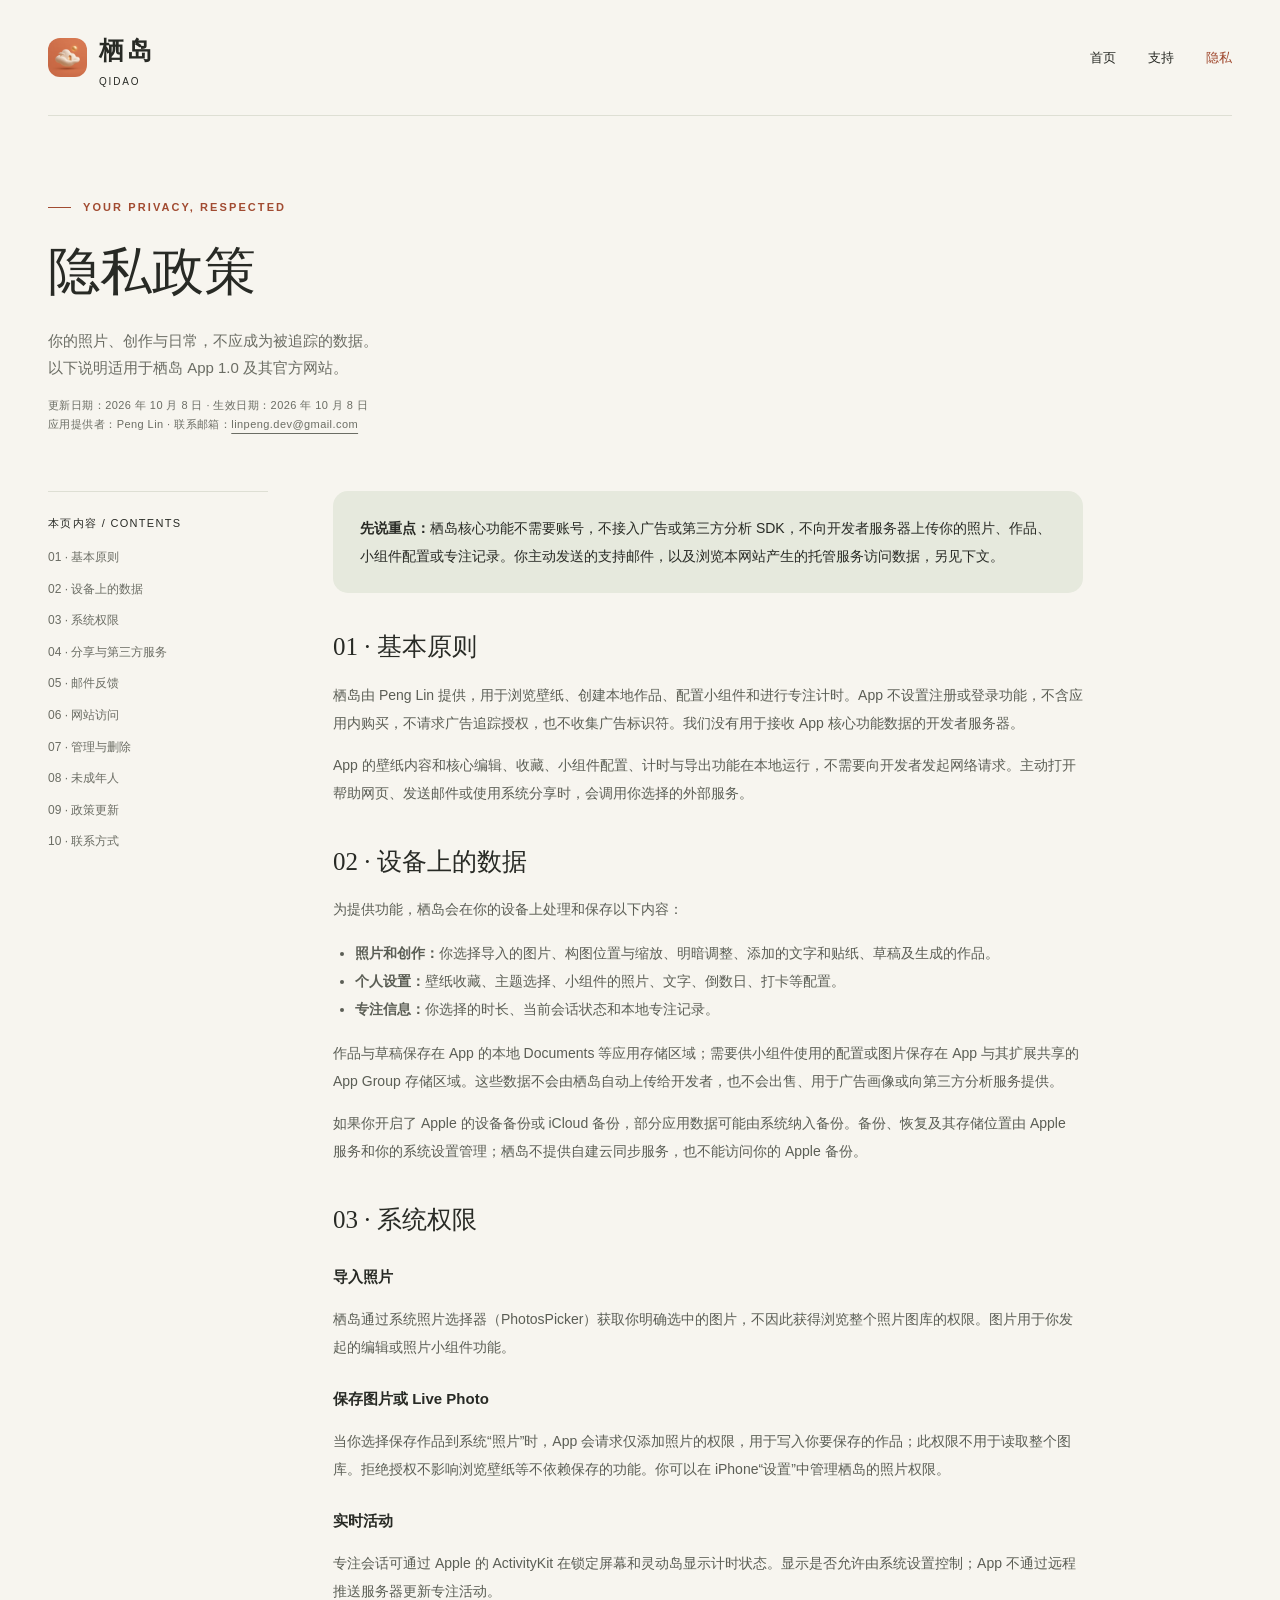
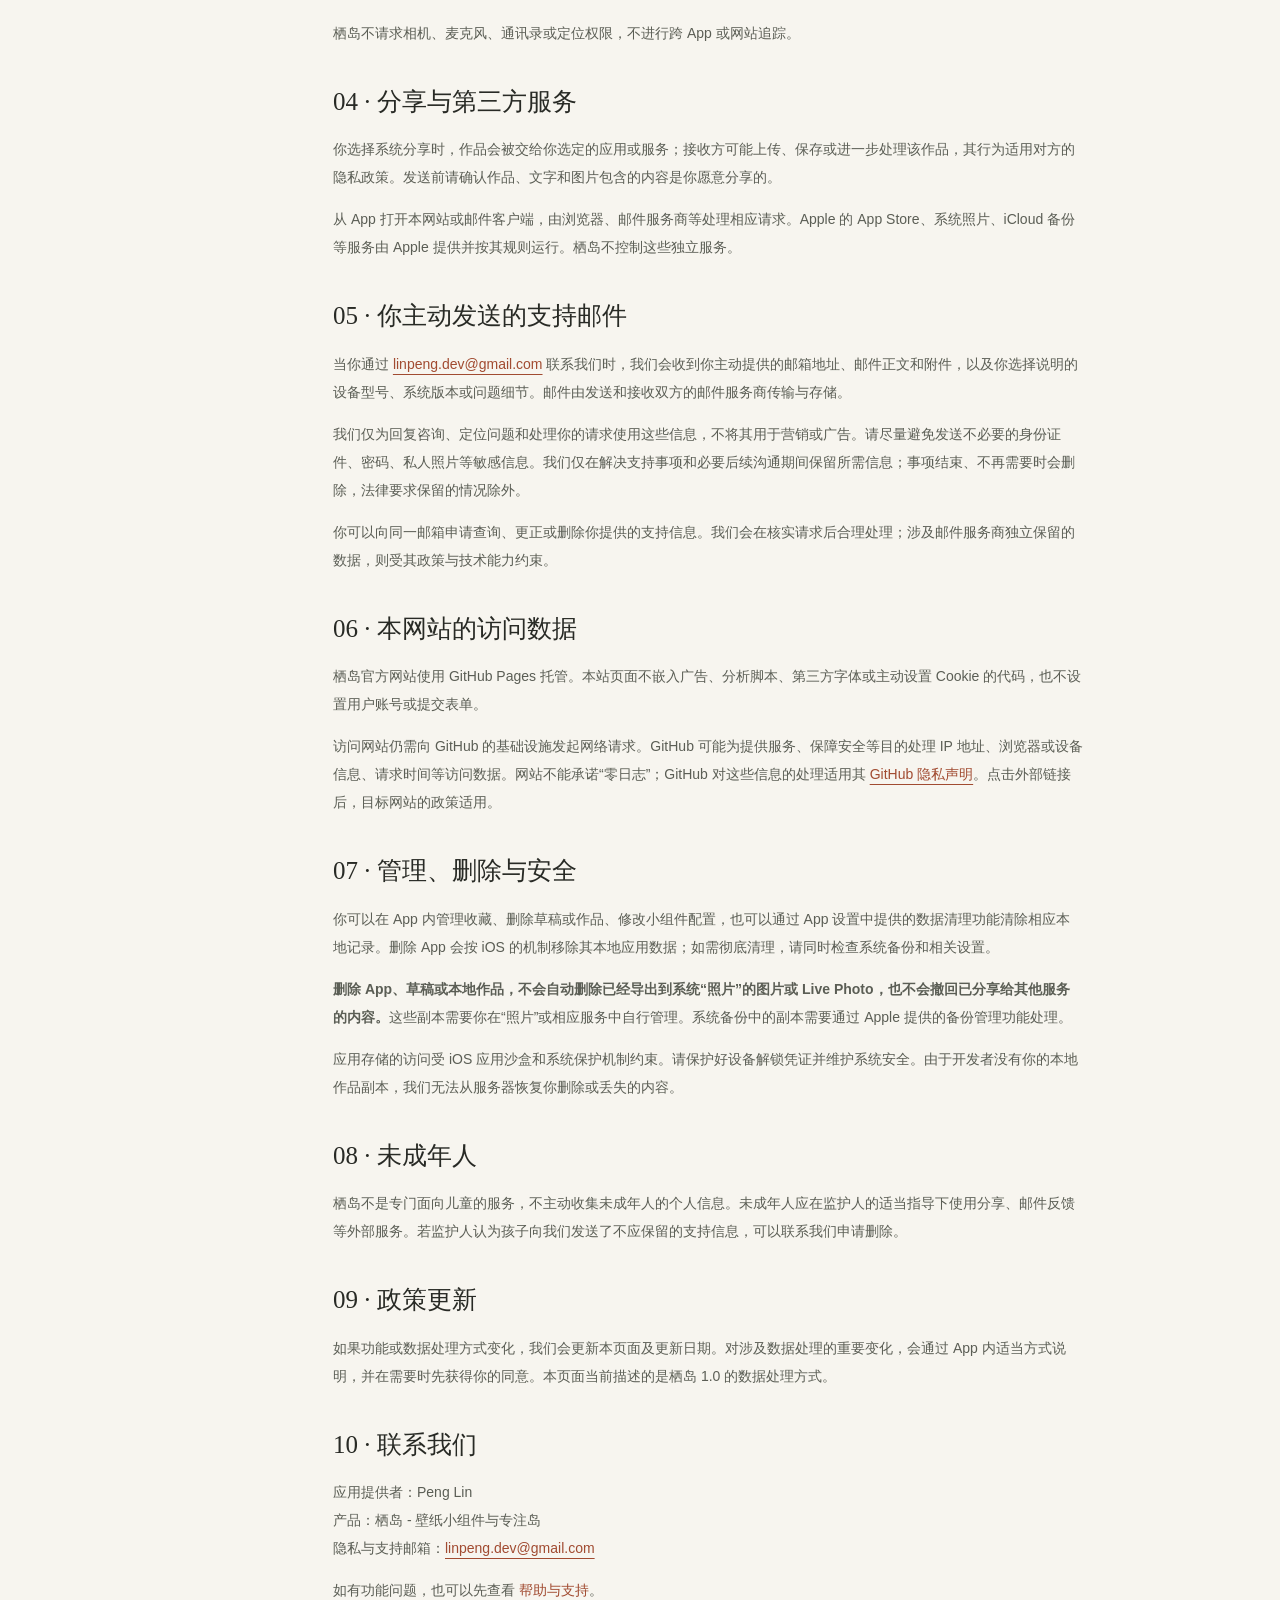
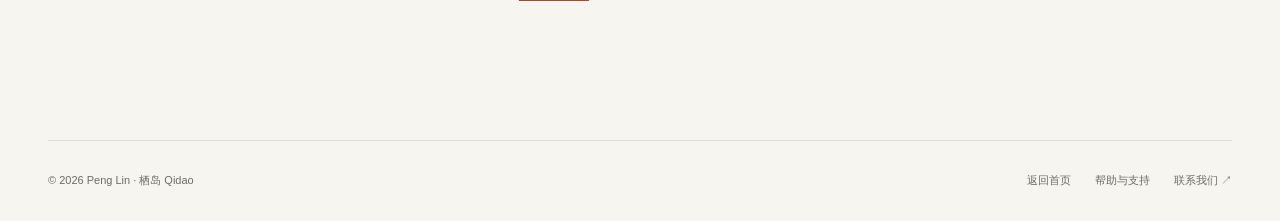
==== privacy.html @ bc71e2b7 "发布栖岛营销、隐私与支持网站" ====
<!doctype html>
<html lang="zh-CN"><head><meta charset="utf-8"><meta name="viewport" content="width=device-width,initial-scale=1"><title>隐私政策 · 栖岛</title><meta name="description" content="了解栖岛如何处理本地照片、草稿、小组件与专注数据，以及照片权限、邮件反馈和网站访问数据。"><meta name="theme-color" content="#f7f5ef"><link rel="canonical" href="https://jacky-linpeng.github.io/qidao/privacy.html"><link rel="icon" type="image/png" href="assets/icon.png"><link rel="apple-touch-icon" href="assets/icon.png"><link rel="stylesheet" href="styles.css"></head>
<body><a class="skip" href="#main">跳转到正文</a><div class="wrap">
<header class="header"><a class="brand" href="index.html" aria-label="栖岛首页"><img class="brand-mark" src="assets/icon.png" alt="" width="192" height="192"><span><span class="brand-name">栖岛</span><span class="brand-en" lang="en">QIDAO</span></span></a><nav class="nav" aria-label="主导航"><a href="index.html">首页</a><a href="support.html">支持</a><a href="privacy.html" aria-current="page">隐私</a></nav></header>
<main id="main"><div class="legal-head"><div class="eyebrow" lang="en">Your privacy, respected</div><h1>隐私政策</h1><p>你的照片、创作与日常，不应成为被追踪的数据。<br>以下说明适用于栖岛 App 1.0 及其官方网站。</p><p class="legal-meta">更新日期：2026 年 10 月 8 日 · 生效日期：2026 年 10 月 8 日<br>应用提供者：Peng Lin · 联系邮箱：<a href="mailto:linpeng.dev@gmail.com">linpeng.dev@gmail.com</a></p></div>
<div class="legal-layout"><nav class="toc" aria-label="隐私政策目录"><strong>本页内容 / CONTENTS</strong><a href="#overview">01 · 基本原则</a><a href="#local">02 · 设备上的数据</a><a href="#permissions">03 · 系统权限</a><a href="#external">04 · 分享与第三方服务</a><a href="#support">05 · 邮件反馈</a><a href="#website">06 · 网站访问</a><a href="#control">07 · 管理与删除</a><a href="#children">08 · 未成年人</a><a href="#changes">09 · 政策更新</a><a href="#contact">10 · 联系方式</a></nav>
<article class="prose"><div class="notice"><p><strong>先说重点：</strong>栖岛核心功能不需要账号，不接入广告或第三方分析 SDK，不向开发者服务器上传你的照片、作品、小组件配置或专注记录。你主动发送的支持邮件，以及浏览本网站产生的托管服务访问数据，另见下文。</p></div>
<section id="overview"><h2>01 · 基本原则</h2><p>栖岛由 Peng Lin 提供，用于浏览壁纸、创建本地作品、配置小组件和进行专注计时。App 不设置注册或登录功能，不含应用内购买，不请求广告追踪授权，也不收集广告标识符。我们没有用于接收 App 核心功能数据的开发者服务器。</p><p>App 的壁纸内容和核心编辑、收藏、小组件配置、计时与导出功能在本地运行，不需要向开发者发起网络请求。主动打开帮助网页、发送邮件或使用系统分享时，会调用你选择的外部服务。</p></section>
<section id="local"><h2>02 · 设备上的数据</h2><p>为提供功能，栖岛会在你的设备上处理和保存以下内容：</p><ul><li><strong>照片和创作：</strong>你选择导入的图片、构图位置与缩放、明暗调整、添加的文字和贴纸、草稿及生成的作品。</li><li><strong>个人设置：</strong>壁纸收藏、主题选择、小组件的照片、文字、倒数日、打卡等配置。</li><li><strong>专注信息：</strong>你选择的时长、当前会话状态和本地专注记录。</li></ul><p>作品与草稿保存在 App 的本地 Documents 等应用存储区域；需要供小组件使用的配置或图片保存在 App 与其扩展共享的 App Group 存储区域。这些数据不会由栖岛自动上传给开发者，也不会出售、用于广告画像或向第三方分析服务提供。</p><p>如果你开启了 Apple 的设备备份或 iCloud 备份，部分应用数据可能由系统纳入备份。备份、恢复及其存储位置由 Apple 服务和你的系统设置管理；栖岛不提供自建云同步服务，也不能访问你的 Apple 备份。</p></section>
<section id="permissions"><h2>03 · 系统权限</h2><h3>导入照片</h3><p>栖岛通过系统照片选择器（PhotosPicker）获取你明确选中的图片，不因此获得浏览整个照片图库的权限。图片用于你发起的编辑或照片小组件功能。</p><h3>保存图片或 Live Photo</h3><p>当你选择保存作品到系统“照片”时，App 会请求仅添加照片的权限，用于写入你要保存的作品；此权限不用于读取整个图库。拒绝授权不影响浏览壁纸等不依赖保存的功能。你可以在 iPhone“设置”中管理栖岛的照片权限。</p><h3>实时活动</h3><p>专注会话可通过 Apple 的 ActivityKit 在锁定屏幕和灵动岛显示计时状态。显示是否允许由系统设置控制；App 不通过远程推送服务器更新专注活动。</p><p>栖岛不请求相机、麦克风、通讯录或定位权限，不进行跨 App 或网站追踪。</p></section>
<section id="external"><h2>04 · 分享与第三方服务</h2><p>你选择系统分享时，作品会被交给你选定的应用或服务；接收方可能上传、保存或进一步处理该作品，其行为适用对方的隐私政策。发送前请确认作品、文字和图片包含的内容是你愿意分享的。</p><p>从 App 打开本网站或邮件客户端，由浏览器、邮件服务商等处理相应请求。Apple 的 App Store、系统照片、iCloud 备份等服务由 Apple 提供并按其规则运行。栖岛不控制这些独立服务。</p></section>
<section id="support"><h2>05 · 你主动发送的支持邮件</h2><p>当你通过 <a href="mailto:linpeng.dev@gmail.com">linpeng.dev@gmail.com</a> 联系我们时，我们会收到你主动提供的邮箱地址、邮件正文和附件，以及你选择说明的设备型号、系统版本或问题细节。邮件由发送和接收双方的邮件服务商传输与存储。</p><p>我们仅为回复咨询、定位问题和处理你的请求使用这些信息，不将其用于营销或广告。请尽量避免发送不必要的身份证件、密码、私人照片等敏感信息。我们仅在解决支持事项和必要后续沟通期间保留所需信息；事项结束、不再需要时会删除，法律要求保留的情况除外。</p><p>你可以向同一邮箱申请查询、更正或删除你提供的支持信息。我们会在核实请求后合理处理；涉及邮件服务商独立保留的数据，则受其政策与技术能力约束。</p></section>
<section id="website"><h2>06 · 本网站的访问数据</h2><p>栖岛官方网站使用 GitHub Pages 托管。本站页面不嵌入广告、分析脚本、第三方字体或主动设置 Cookie 的代码，也不设置用户账号或提交表单。</p><p>访问网站仍需向 GitHub 的基础设施发起网络请求。GitHub 可能为提供服务、保障安全等目的处理 IP 地址、浏览器或设备信息、请求时间等访问数据。网站不能承诺“零日志”；GitHub 对这些信息的处理适用其 <a href="https://docs.github.com/en/site-policy/privacy-policies/github-general-privacy-statement">GitHub 隐私声明</a>。点击外部链接后，目标网站的政策适用。</p></section>
<section id="control"><h2>07 · 管理、删除与安全</h2><p>你可以在 App 内管理收藏、删除草稿或作品、修改小组件配置，也可以通过 App 设置中提供的数据清理功能清除相应本地记录。删除 App 会按 iOS 的机制移除其本地应用数据；如需彻底清理，请同时检查系统备份和相关设置。</p><p><strong>删除 App、草稿或本地作品，不会自动删除已经导出到系统“照片”的图片或 Live Photo，也不会撤回已分享给其他服务的内容。</strong>这些副本需要你在“照片”或相应服务中自行管理。系统备份中的副本需要通过 Apple 提供的备份管理功能处理。</p><p>应用存储的访问受 iOS 应用沙盒和系统保护机制约束。请保护好设备解锁凭证并维护系统安全。由于开发者没有你的本地作品副本，我们无法从服务器恢复你删除或丢失的内容。</p></section>
<section id="children"><h2>08 · 未成年人</h2><p>栖岛不是专门面向儿童的服务，不主动收集未成年人的个人信息。未成年人应在监护人的适当指导下使用分享、邮件反馈等外部服务。若监护人认为孩子向我们发送了不应保留的支持信息，可以联系我们申请删除。</p></section>
<section id="changes"><h2>09 · 政策更新</h2><p>如果功能或数据处理方式变化，我们会更新本页面及更新日期。对涉及数据处理的重要变化，会通过 App 内适当方式说明，并在需要时先获得你的同意。本页面当前描述的是栖岛 1.0 的数据处理方式。</p></section>
<section id="contact"><h2>10 · 联系我们</h2><p>应用提供者：Peng Lin<br>产品：栖岛 - 壁纸小组件与专注岛<br>隐私与支持邮箱：<a href="mailto:linpeng.dev@gmail.com">linpeng.dev@gmail.com</a></p><p>如有功能问题，也可以先查看 <a href="support.html">帮助与支持</a>。</p></section>
</article></div></main><footer class="footer"><span>© 2026 Peng Lin · 栖岛 Qidao</span><div class="footer-links"><a href="index.html">返回首页</a><a href="support.html">帮助与支持</a><a href="mailto:linpeng.dev@gmail.com">联系我们 ↗</a></div></footer></div></body></html>
---- styles.css ----
:root{--paper:#f7f5ef;--ink:#282a25;--muted:#6b6d64;--accent:#a14b31;--line:#dedfd4;--sage:#e6e9dd;--serif:ui-serif,"Songti SC","STSong",serif;--sans:-apple-system,BlinkMacSystemFont,"PingFang SC","Hiragino Sans GB","Microsoft YaHei",sans-serif}*{box-sizing:border-box}html{scroll-behavior:smooth;scroll-padding-top:2rem}body{margin:0;background:var(--paper);color:var(--ink);font:16px/1.8 var(--sans);-webkit-font-smoothing:antialiased}a{color:inherit;text-underline-offset:5px}a:hover{color:var(--accent)}a:focus-visible,summary:focus-visible{outline:3px solid var(--accent);outline-offset:6px;border-radius:3px}img{display:block;width:100%;height:auto}button,a,summary{-webkit-tap-highlight-color:transparent}.wrap{width:min(1240px,calc(100% - 96px));margin-inline:auto}.skip{position:absolute;top:-80px;left:20px;padding:8px 20px;background:var(--ink);color:white;z-index:10}.skip:focus{top:10px}.header{display:flex;align-items:center;justify-content:space-between;padding:28px 0;border-bottom:1px solid var(--line)}.brand{text-decoration:none;display:flex;align-items:center;gap:12px}.brand-mark{width:39px;height:39px;background:var(--ink);color:var(--paper);border-radius:12px;display:grid;place-items:center;font:25px var(--serif)}.brand-name{font-size:25px;letter-spacing:.1em;font-weight:600}.brand-en{display:block;font-size:10px;letter-spacing:.18em;line-height:1;margin-top:4px}.nav{display:flex;gap:32px;align-items:center;font-size:13px}.nav a{text-decoration:none}.nav a[aria-current=page]{color:var(--accent)}.nav .nav-contact{border:1px solid var(--line);border-radius:100px;padding:8px 20px}.eyebrow{font-size:11px;font-weight:600;letter-spacing:.19em;text-transform:uppercase;color:var(--accent);display:flex;align-items:center;gap:12px}.eyebrow:before{content:"";width:23px;height:1px;background:currentColor}.hero{display:grid;grid-template-columns:1fr 1fr;gap:30px;align-items:center;min-height:780px;padding-block:65px 70px}.hero h1{font:clamp(52px,5.2vw,74px)/1.28 var(--serif);letter-spacing:-.03em;margin:28px 0}.hero h1 em{font-style:normal;color:var(--accent)}.hero-copy>p{max-width:380px;font-size:16px;color:var(--muted);line-height:2}.hero-actions{display:flex;align-items:center;gap:24px;margin-top:32px;flex-wrap:wrap}.status{display:inline-flex;gap:10px;align-items:center;background:var(--ink);color:white;border-radius:100px;padding:12px 24px;font-size:13px}.status:before{content:"";width:6px;height:6px;border-radius:50%;background:#d5deba}.text-link{font-size:13px;text-decoration:none}.text-link span{margin-left:12px}.device-note{font-size:11px!important;margin-top:18px;letter-spacing:.03em}.hero-stage{position:relative;min-height:615px;display:flex;align-items:center;justify-content:center}.stage-orbit{position:absolute;width:530px;max-width:100%;height:530px;max-height:90%;border:1px solid #d8ddcc;border-radius:50%;background:radial-gradient(circle at center,#e6eadb88,transparent 68%)}.phone{position:relative;width:254px;height:546px;border:7px solid #2e302d;border-radius:43px;overflow:hidden;box-shadow:0 25px 45px #30362522;background:#d4dcd0;transform:rotate(7deg);margin-left:115px;margin-top:22px}.phone img{height:100%;object-fit:cover}.phone-island{position:absolute;top:12px;left:50%;transform:translateX(-50%);width:75px;height:22px;background:#202320;border-radius:30px}.phone-clock{position:absolute;top:62px;width:100%;text-align:center;color:#294039;font-size:63px;font-weight:500;letter-spacing:-4px;line-height:1.2}.phone-clock small{display:block;font-size:12px;letter-spacing:1px;margin-bottom:8px}.phone-bottom{position:absolute;bottom:10px;left:50%;transform:translateX(-50%);height:4px;width:80px;background:#e9eeea;border-radius:5px}.floating-photo{position:absolute;left:0;top:80px;width:173px;transform:rotate(-9deg);border:7px solid white;border-bottom-width:32px;box-shadow:0 14px 30px #2b352215;border-radius:4px}.floating-photo img{height:237px;object-fit:cover}.photo-caption{position:absolute;bottom:-26px;left:0;width:100%;font:10px var(--serif);text-align:center;color:var(--muted);letter-spacing:.1em}.quote-widget{position:absolute;left:-3px;bottom:97px;background:#eee8dc;box-shadow:0 12px 30px #2b352218;border-radius:25px;padding:24px 27px;width:204px;transform:rotate(-5deg)}.quote-widget span{font-size:10px;color:var(--muted);letter-spacing:.12em}.quote-widget p{font:23px/1.6 var(--serif);margin:13px 0 7px}.quote-widget small{color:var(--accent);font-size:11px}.stage-caption{position:absolute;bottom:0;right:30px;color:var(--muted);font-size:10px;letter-spacing:.1em}.intro-line{border-top:1px solid var(--line);border-bottom:1px solid var(--line);padding:22px 0;display:flex;justify-content:space-between;align-items:center;font-size:12px;color:var(--muted);gap:20px}.intro-line strong{font-weight:500;color:var(--ink)}.section{padding:100px 0}.section-head{display:flex;justify-content:space-between;gap:40px;align-items:end;margin-bottom:36px}.section h2{font:40px/1.45 var(--serif);letter-spacing:-.02em;margin:16px 0 0}.section-head>p{font-size:14px;max-width:300px;color:var(--muted);margin:0 0 6px}.gallery{display:grid;grid-template-columns:repeat(6,minmax(0,1fr));gap:18px}.wallpaper{margin:0}.wallpaper:nth-child(even){padding-top:34px}.wallpaper img{aspect-ratio:9/17;object-fit:cover;border-radius:70px 70px 12px 12px}.wallpaper figcaption{display:flex;justify-content:space-between;align-items:center;gap:5px;margin-top:13px;font-size:12px}.wallpaper figcaption span{color:var(--muted);font:10px var(--sans)}.gallery-note{color:var(--muted);font-size:12px;margin:30px 0 0}.feature-grid{display:grid;grid-template-columns:1fr 1fr;gap:24px}.feature{border-radius:26px;background:var(--sage);padding:43px;overflow:hidden;min-height:570px;position:relative}.feature-edit{background:#efe5de}.feature-label{font-size:10px;color:var(--muted);letter-spacing:.18em}.feature h3{font:30px/1.5 var(--serif);margin:13px 0 10px}.feature>p{font-size:14px;color:#64655b;max-width:390px;margin:0}.widgets{display:grid;grid-template-columns:1fr 1fr;gap:15px;margin-top:32px;align-items:stretch}.widget{border-radius:23px;min-height:158px;background:#f9f8ee;padding:20px}.widget small{font-size:10px;letter-spacing:.12em;color:#616954}.calendar strong{display:block;font:51px/1.3 var(--serif);margin-top:10px}.calendar span{font-size:11px}.widget-photo{padding:0;overflow:hidden}.widget-photo img{height:100%;max-height:170px;object-fit:cover;object-position:50% 70%}.wide-widget{grid-column:1/-1;min-height:106px;display:flex;justify-content:space-between;align-items:center}.wide-widget p{font:21px/1.6 var(--serif);margin:0}.wide-widget>span{font-size:33px;color:#70865c}.editor-preview{display:flex;justify-content:center;position:relative;margin-top:30px;min-height:320px}.edit-photo{width:180px;border:5px solid #fff;border-radius:18px;overflow:hidden;transform:rotate(-5deg);position:relative;box-shadow:0 12px 25px #6c493215}.edit-photo img{height:310px;object-fit:cover}.edit-words{position:absolute;top:32px;left:0;text-align:center;width:100%;font:23px var(--serif);color:#4e3731;letter-spacing:.15em}.edit-tools{position:absolute;right:0;bottom:33px;display:flex;gap:9px;padding:14px;background:#faf7f0;border:1px solid #fff;border-radius:18px;box-shadow:0 9px 20px #6c493210}.edit-tools span{display:grid;place-items:center;width:38px;height:38px;background:#ede2d8;border-radius:10px;font-size:18px}.feature-footnote{font-size:10px;color:var(--muted);display:block;margin-top:20px;letter-spacing:.04em}.focus-section{display:grid;grid-template-columns:1fr 1fr;gap:90px;align-items:center;padding:70px 0 90px}.focus-art{min-height:340px;background:#eaece2;border-radius:50% 50% 18px 18px;display:grid;place-items:center;padding:40px}.island-demo{width:min(100%,360px);background:#252824;color:white;border-radius:48px;padding:27px 32px;display:flex;align-items:center;justify-content:space-between;box-shadow:0 20px 40px #28332322}.focus-leaf{color:#c1d2ad;font-size:32px}.island-demo small{font-size:10px;color:#cbd1c5;display:block;margin-bottom:4px}.island-demo strong{font-size:25px;font-weight:400;letter-spacing:1px;font-variant-numeric:tabular-nums}.focus-copy h2{font:38px/1.45 var(--serif);margin:16px 0}.focus-copy p{font-size:14px;color:var(--muted)}.focus-durations{display:flex;gap:8px;flex-wrap:wrap;margin:24px 0}.focus-durations span{border:1px solid #d3d7c9;border-radius:100px;padding:5px 15px;font-size:12px}.fine{font-size:11px!important;color:var(--muted)}.quiet{background:#2d352d;color:#f4f3e8;padding:66px;border-radius:24px;display:grid;grid-template-columns:1fr 1fr;gap:60px;align-items:center}.quiet h2{font:34px/1.5 var(--serif);margin:14px 0}.quiet .eyebrow{color:#c3cdb5}.quiet p{font-size:14px;color:#c6ccbf;line-height:2}.quiet a{color:#eeeedd;font-size:12px}.quiet-list{display:grid;grid-template-columns:1fr 1fr;gap:26px 40px}.quiet-item{padding-bottom:17px;border-bottom:1px solid #596050}.quiet-item strong{display:block;font-size:16px;font-weight:400;margin-bottom:7px}.quiet-item span{font-size:11px;color:#c6ccbf}.closing{text-align:center;padding:100px 24px}.closing .eyebrow{justify-content:center}.closing .eyebrow:before{display:none}.closing h2{font:42px/1.5 var(--serif);margin:14px 0 24px}.closing p{color:var(--muted);font-size:12px}.footer{border-top:1px solid var(--line);padding:30px 0;display:flex;justify-content:space-between;align-items:center;gap:22px;color:var(--muted);font-size:11px}.footer-links{display:flex;gap:24px}.footer a{text-decoration:none}.legal-head{max-width:820px;padding:82px 0 45px}.legal-head h1{font:52px/1.4 var(--serif);margin:18px 0}.legal-head>p{color:var(--muted);font-size:15px}.legal-meta{font-size:11px!important;letter-spacing:.04em}.legal-layout{display:grid;grid-template-columns:220px minmax(0,750px);gap:65px;padding-bottom:100px}.toc{border-top:1px solid var(--line);padding-top:22px;align-self:start;position:sticky;top:25px}.toc strong{display:block;font-size:11px;letter-spacing:.12em;font-weight:500;margin-bottom:13px}.toc a{display:block;font-size:12px;text-decoration:none;margin-bottom:10px;color:var(--muted)}.prose{min-width:0}.prose section{margin-bottom:36px}.prose h2{font:25px/1.5 var(--serif);margin:0 0 15px}.prose h3{font-size:15px;font-weight:600;margin-top:24px}.prose p,.prose li{font-size:14px;line-height:2;color:#5b5e55}.prose ul,.prose ol{padding-left:22px}.prose a{color:var(--accent);overflow-wrap:anywhere}.notice{padding:23px 27px;border-radius:15px;background:var(--sage);margin-bottom:35px}.notice p{margin:0;color:var(--ink)}.contact-card{background:var(--sage);border-radius:22px;padding:30px;margin:32px 0}.contact-card h2{margin-bottom:8px}.contact-card a{font-size:19px;overflow-wrap:anywhere}.contact-card p{margin-bottom:0}.faq{border-bottom:1px solid var(--line);padding:21px 0}.faq:first-of-type{border-top:1px solid var(--line)}.faq summary{cursor:pointer;font-size:15px;list-style:none;display:flex;justify-content:space-between;gap:20px}.faq summary::-webkit-details-marker{display:none}.faq summary:after{content:"+";color:var(--accent);font-size:21px;line-height:1.3}.faq[open] summary:after{content:"−"}.faq p:last-child{margin-bottom:0}.support-grid{display:grid;grid-template-columns:1fr 1fr;gap:22px;margin-bottom:50px}.support-tile{border-top:1px solid var(--line);padding-top:22px}.support-tile h2{font:24px var(--serif)}.support-tile p{font-size:13px;color:var(--muted)}.support-main{max-width:850px;padding-bottom:100px}.support-main .prose{margin-bottom:50px}
@media(min-width:1500px){.hero{min-height:820px}.hero-stage{min-height:660px}}@media(max-width:1050px){.wrap{width:calc(100% - 64px)}.hero{gap:0;min-height:700px}.hero h1{font-size:56px}.hero-stage{transform:scale(.87);transform-origin:center right;margin-left:-35px}.section{padding:80px 0}.gallery{gap:12px}.feature{padding:30px}.focus-section{gap:45px}.quiet{padding:45px;gap:40px}.legal-layout{grid-template-columns:180px 1fr;gap:35px}}@media(max-width:760px){.wrap{width:calc(100% - 40px)}.header{padding:20px 0}.brand-name{font-size:22px}.brand-mark{width:35px;height:35px;font-size:23px}.nav{gap:20px;font-size:12px}.nav .nav-contact{display:none}.hero{grid-template-columns:1fr;padding:55px 0 30px;min-height:0}.hero h1{font-size:54px;margin:22px 0}.hero-copy>p{font-size:14px;max-width:360px}.hero-stage{transform:none;margin:25px auto 0;width:440px;max-width:100%;min-height:580px}.phone{width:236px;height:514px;margin-left:85px}.floating-photo{width:150px;top:74px;left:8px}.floating-photo img{height:210px}.quote-widget{width:179px;padding:18px 22px;left:8px;bottom:74px}.quote-widget p{font-size:21px}.stage-caption{right:0;bottom:0}.intro-line{font-size:10px;gap:12px;flex-wrap:wrap;justify-content:center;padding:18px 0}.intro-line>span:first-child{width:100%;text-align:center}.section{padding:64px 0}.section-head{display:block;margin-bottom:26px}.section h2{font-size:33px}.section-head>p{margin-top:17px;max-width:100%;font-size:13px}.gallery{grid-template-columns:repeat(3,minmax(0,1fr));gap:24px 13px}.wallpaper:nth-child(even){padding-top:0}.wallpaper img{border-radius:45px 45px 9px 9px}.wallpaper figcaption{display:block;font-size:11px}.wallpaper figcaption span{display:block;margin-top:2px;font-size:9px}.gallery-note{font-size:11px}.feature-grid{grid-template-columns:1fr;gap:18px}.feature{padding:30px;min-height:0}.feature h3{font-size:28px}.widgets{margin-top:25px}.feature-edit .editor-preview{margin-top:30px}.edit-tools{right:10px}.focus-section{grid-template-columns:1fr;padding:10px 0 64px;gap:30px}.focus-art{min-height:260px;grid-row:2}.focus-copy h2{font-size:33px}.quiet{grid-template-columns:1fr;padding:35px 28px;gap:26px}.quiet h2{font-size:30px}.quiet-list{gap:20px}.quiet-item strong{font-size:14px}.closing{padding:70px 0}.closing h2{font-size:34px}.footer{flex-direction:column;align-items:start;gap:12px}.legal-head{padding:50px 0 30px}.legal-head h1{font-size:42px}.legal-layout{grid-template-columns:1fr;gap:28px;padding-bottom:50px}.toc{position:static;display:flex;flex-wrap:wrap;gap:8px 20px}.toc strong{width:100%;margin-bottom:4px}.toc a{margin:0}.prose h2{font-size:24px}.support-grid{grid-template-columns:1fr;gap:15px}.support-main{padding-bottom:50px}.contact-card{padding:24px}.notice{padding:22px}}@media(max-width:370px){.nav{gap:14px}.hero h1{font-size:48px}.hero-stage{min-height:530px}.phone{width:216px;height:465px;margin-left:65px}.floating-photo{width:127px;top:80px}.floating-photo img{height:180px}.quote-widget{width:157px;padding:15px;bottom:70px}.quote-widget p{font-size:20px}.feature{padding:24px}.widget{padding:15px}.widget-photo{padding:0}.wide-widget p{font-size:18px}.island-demo{padding:23px}.quiet{padding:30px 24px}}@media(prefers-reduced-motion:reduce){html{scroll-behavior:auto}*,*:before,*:after{animation:none!important;transition:none!important}}@media print{.header,.footer,.toc,.skip{display:none}.wrap{width:100%}.legal-layout{display:block}.legal-head{padding-top:0}body{background:white;color:black}.prose section{break-inside:avoid}}
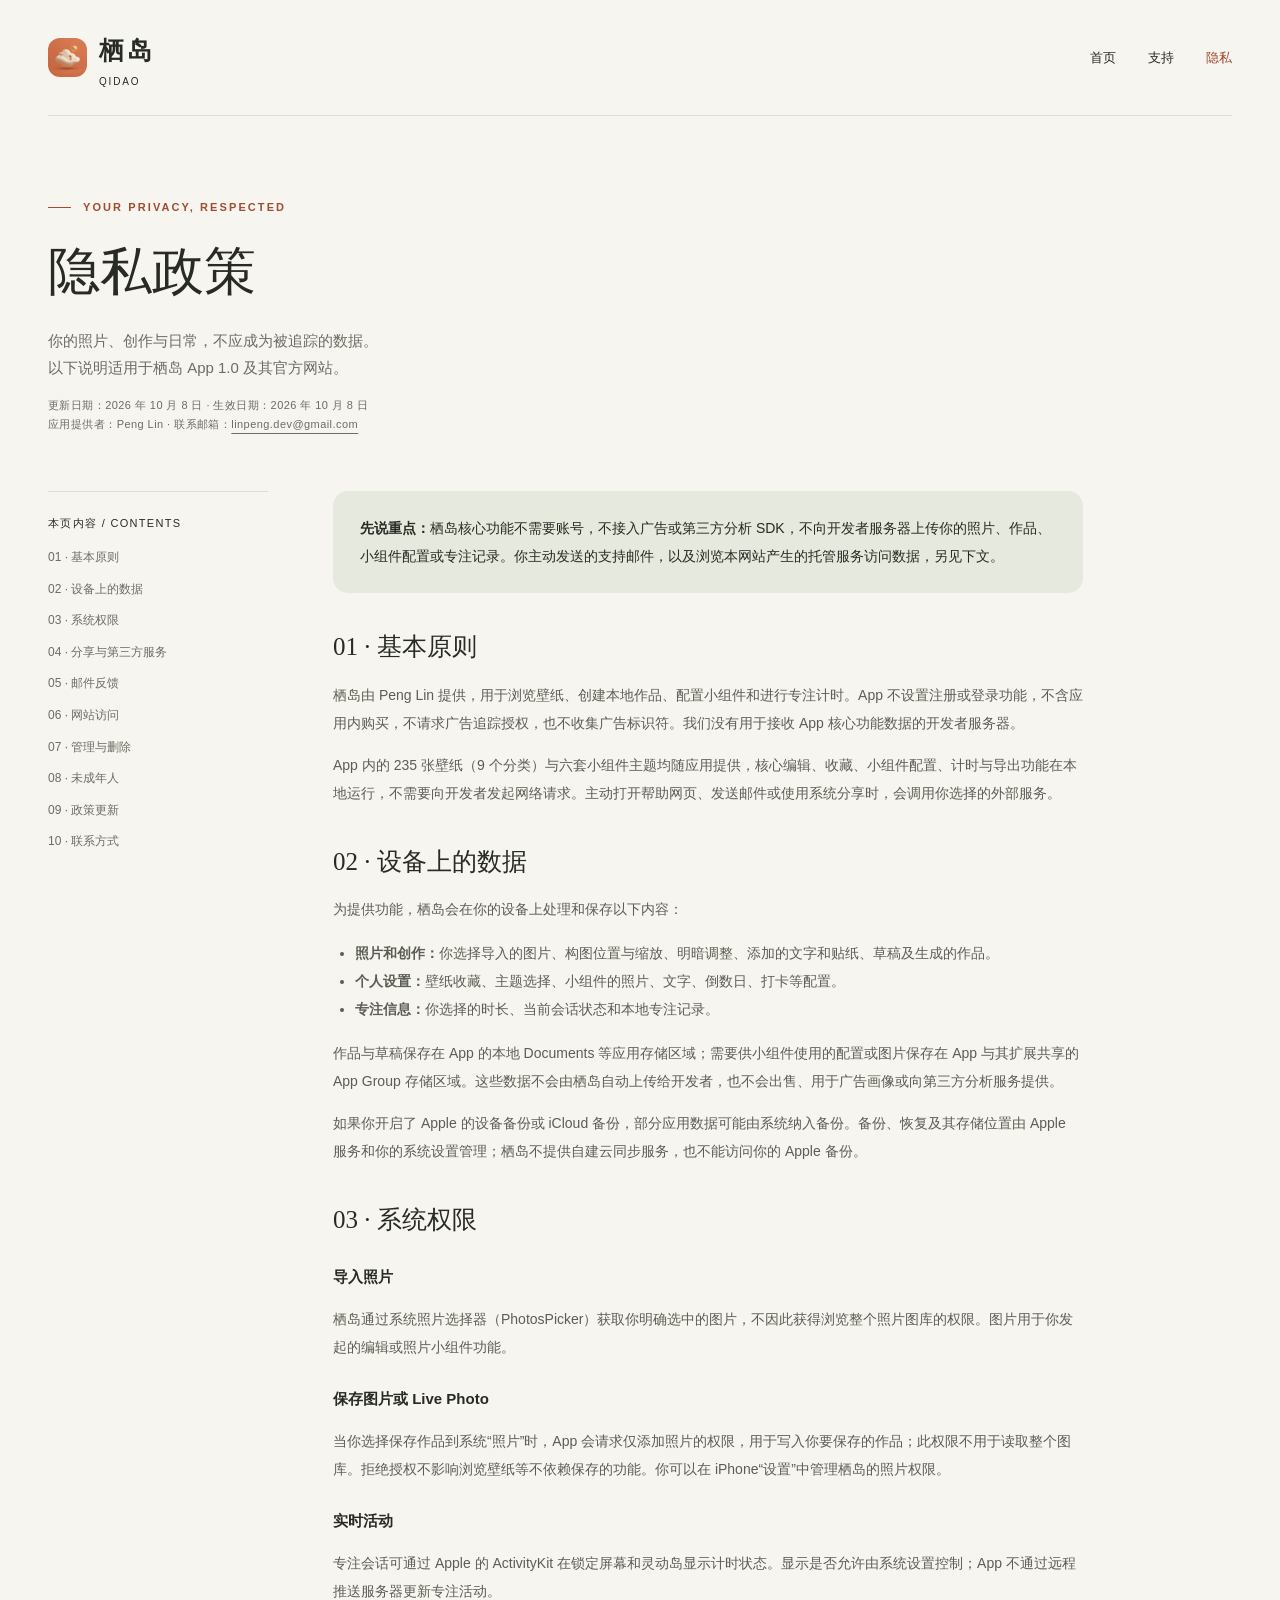
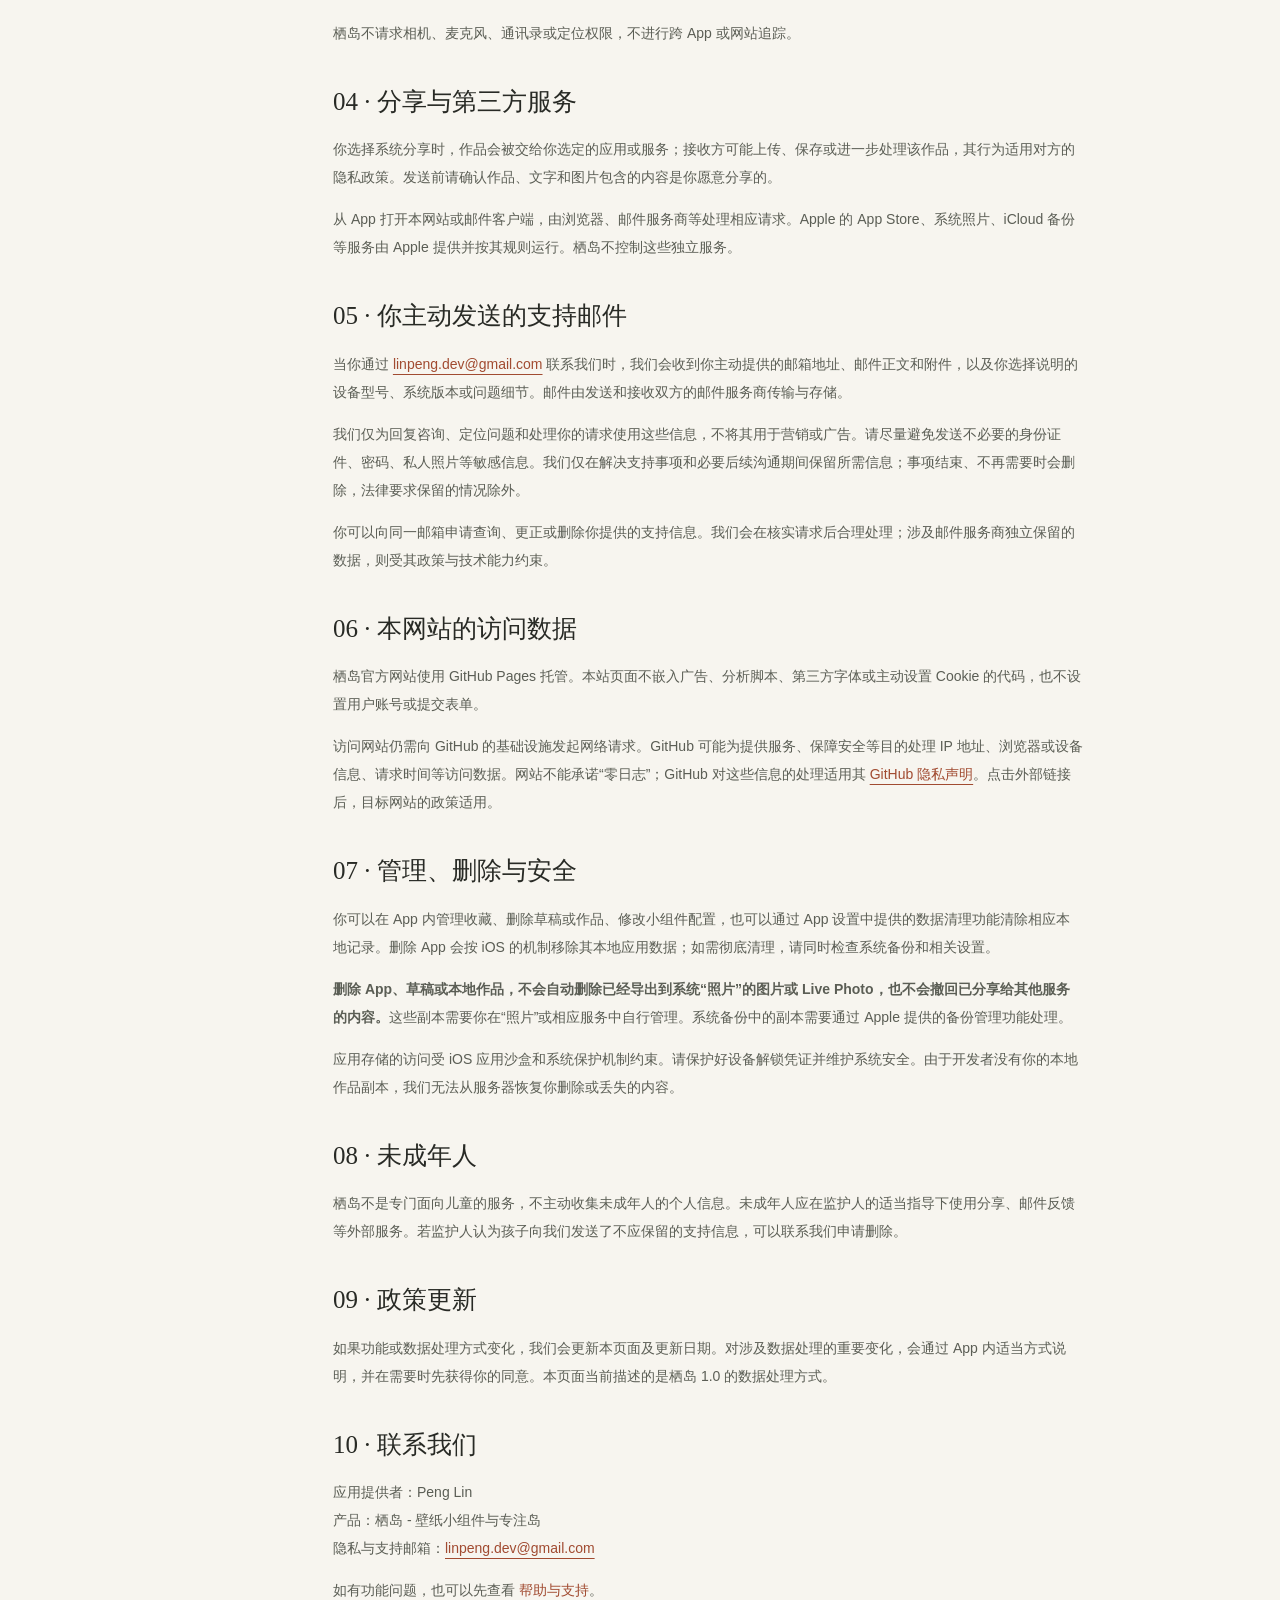
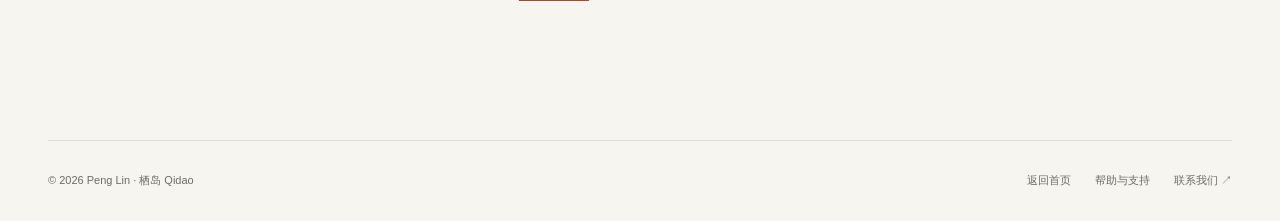
==== commit c573e854: "扩展九类壁纸展示与235张内容说明" ====
--- a/privacy.html
+++ b/privacy.html
@@ -5,7 +5,7 @@
 <main id="main"><div class="legal-head"><div class="eyebrow" lang="en">Your privacy, respected</div><h1>隐私政策</h1><p>你的照片、创作与日常，不应成为被追踪的数据。<br>以下说明适用于栖岛 App 1.0 及其官方网站。</p><p class="legal-meta">更新日期：2026 年 10 月 8 日 · 生效日期：2026 年 10 月 8 日<br>应用提供者：Peng Lin · 联系邮箱：<a href="mailto:linpeng.dev@gmail.com">linpeng.dev@gmail.com</a></p></div>
 <div class="legal-layout"><nav class="toc" aria-label="隐私政策目录"><strong>本页内容 / CONTENTS</strong><a href="#overview">01 · 基本原则</a><a href="#local">02 · 设备上的数据</a><a href="#permissions">03 · 系统权限</a><a href="#external">04 · 分享与第三方服务</a><a href="#support">05 · 邮件反馈</a><a href="#website">06 · 网站访问</a><a href="#control">07 · 管理与删除</a><a href="#children">08 · 未成年人</a><a href="#changes">09 · 政策更新</a><a href="#contact">10 · 联系方式</a></nav>
 <article class="prose"><div class="notice"><p><strong>先说重点：</strong>栖岛核心功能不需要账号，不接入广告或第三方分析 SDK，不向开发者服务器上传你的照片、作品、小组件配置或专注记录。你主动发送的支持邮件，以及浏览本网站产生的托管服务访问数据，另见下文。</p></div>
-<section id="overview"><h2>01 · 基本原则</h2><p>栖岛由 Peng Lin 提供，用于浏览壁纸、创建本地作品、配置小组件和进行专注计时。App 不设置注册或登录功能，不含应用内购买，不请求广告追踪授权，也不收集广告标识符。我们没有用于接收 App 核心功能数据的开发者服务器。</p><p>App 的壁纸内容和核心编辑、收藏、小组件配置、计时与导出功能在本地运行，不需要向开发者发起网络请求。主动打开帮助网页、发送邮件或使用系统分享时，会调用你选择的外部服务。</p></section>
+<section id="overview"><h2>01 · 基本原则</h2><p>栖岛由 Peng Lin 提供，用于浏览壁纸、创建本地作品、配置小组件和进行专注计时。App 不设置注册或登录功能，不含应用内购买，不请求广告追踪授权，也不收集广告标识符。我们没有用于接收 App 核心功能数据的开发者服务器。</p><p>App 内的 235 张壁纸（9 个分类）与六套小组件主题均随应用提供，核心编辑、收藏、小组件配置、计时与导出功能在本地运行，不需要向开发者发起网络请求。主动打开帮助网页、发送邮件或使用系统分享时，会调用你选择的外部服务。</p></section>
 <section id="local"><h2>02 · 设备上的数据</h2><p>为提供功能，栖岛会在你的设备上处理和保存以下内容：</p><ul><li><strong>照片和创作：</strong>你选择导入的图片、构图位置与缩放、明暗调整、添加的文字和贴纸、草稿及生成的作品。</li><li><strong>个人设置：</strong>壁纸收藏、主题选择、小组件的照片、文字、倒数日、打卡等配置。</li><li><strong>专注信息：</strong>你选择的时长、当前会话状态和本地专注记录。</li></ul><p>作品与草稿保存在 App 的本地 Documents 等应用存储区域；需要供小组件使用的配置或图片保存在 App 与其扩展共享的 App Group 存储区域。这些数据不会由栖岛自动上传给开发者，也不会出售、用于广告画像或向第三方分析服务提供。</p><p>如果你开启了 Apple 的设备备份或 iCloud 备份，部分应用数据可能由系统纳入备份。备份、恢复及其存储位置由 Apple 服务和你的系统设置管理；栖岛不提供自建云同步服务，也不能访问你的 Apple 备份。</p></section>
 <section id="permissions"><h2>03 · 系统权限</h2><h3>导入照片</h3><p>栖岛通过系统照片选择器（PhotosPicker）获取你明确选中的图片，不因此获得浏览整个照片图库的权限。图片用于你发起的编辑或照片小组件功能。</p><h3>保存图片或 Live Photo</h3><p>当你选择保存作品到系统“照片”时，App 会请求仅添加照片的权限，用于写入你要保存的作品；此权限不用于读取整个图库。拒绝授权不影响浏览壁纸等不依赖保存的功能。你可以在 iPhone“设置”中管理栖岛的照片权限。</p><h3>实时活动</h3><p>专注会话可通过 Apple 的 ActivityKit 在锁定屏幕和灵动岛显示计时状态。显示是否允许由系统设置控制；App 不通过远程推送服务器更新专注活动。</p><p>栖岛不请求相机、麦克风、通讯录或定位权限，不进行跨 App 或网站追踪。</p></section>
 <section id="external"><h2>04 · 分享与第三方服务</h2><p>你选择系统分享时，作品会被交给你选定的应用或服务；接收方可能上传、保存或进一步处理该作品，其行为适用对方的隐私政策。发送前请确认作品、文字和图片包含的内容是你愿意分享的。</p><p>从 App 打开本网站或邮件客户端，由浏览器、邮件服务商等处理相应请求。Apple 的 App Store、系统照片、iCloud 备份等服务由 Apple 提供并按其规则运行。栖岛不控制这些独立服务。</p></section>
--- a/styles.css
+++ b/styles.css
@@ -1,2 +1,5 @@
 :root{--paper:#f7f5ef;--ink:#282a25;--muted:#6b6d64;--accent:#a14b31;--line:#dedfd4;--sage:#e6e9dd;--serif:ui-serif,"Songti SC","STSong",serif;--sans:-apple-system,BlinkMacSystemFont,"PingFang SC","Hiragino Sans GB","Microsoft YaHei",sans-serif}*{box-sizing:border-box}html{scroll-behavior:smooth;scroll-padding-top:2rem}body{margin:0;background:var(--paper);color:var(--ink);font:16px/1.8 var(--sans);-webkit-font-smoothing:antialiased}a{color:inherit;text-underline-offset:5px}a:hover{color:var(--accent)}a:focus-visible,summary:focus-visible{outline:3px solid var(--accent);outline-offset:6px;border-radius:3px}img{display:block;width:100%;height:auto}button,a,summary{-webkit-tap-highlight-color:transparent}.wrap{width:min(1240px,calc(100% - 96px));margin-inline:auto}.skip{position:absolute;top:-80px;left:20px;padding:8px 20px;background:var(--ink);color:white;z-index:10}.skip:focus{top:10px}.header{display:flex;align-items:center;justify-content:space-between;padding:28px 0;border-bottom:1px solid var(--line)}.brand{text-decoration:none;display:flex;align-items:center;gap:12px}.brand-mark{width:39px;height:39px;background:var(--ink);color:var(--paper);border-radius:12px;display:grid;place-items:center;font:25px var(--serif)}.brand-name{font-size:25px;letter-spacing:.1em;font-weight:600}.brand-en{display:block;font-size:10px;letter-spacing:.18em;line-height:1;margin-top:4px}.nav{display:flex;gap:32px;align-items:center;font-size:13px}.nav a{text-decoration:none}.nav a[aria-current=page]{color:var(--accent)}.nav .nav-contact{border:1px solid var(--line);border-radius:100px;padding:8px 20px}.eyebrow{font-size:11px;font-weight:600;letter-spacing:.19em;text-transform:uppercase;color:var(--accent);display:flex;align-items:center;gap:12px}.eyebrow:before{content:"";width:23px;height:1px;background:currentColor}.hero{display:grid;grid-template-columns:1fr 1fr;gap:30px;align-items:center;min-height:780px;padding-block:65px 70px}.hero h1{font:clamp(52px,5.2vw,74px)/1.28 var(--serif);letter-spacing:-.03em;margin:28px 0}.hero h1 em{font-style:normal;color:var(--accent)}.hero-copy>p{max-width:380px;font-size:16px;color:var(--muted);line-height:2}.hero-actions{display:flex;align-items:center;gap:24px;margin-top:32px;flex-wrap:wrap}.status{display:inline-flex;gap:10px;align-items:center;background:var(--ink);color:white;border-radius:100px;padding:12px 24px;font-size:13px}.status:before{content:"";width:6px;height:6px;border-radius:50%;background:#d5deba}.text-link{font-size:13px;text-decoration:none}.text-link span{margin-left:12px}.device-note{font-size:11px!important;margin-top:18px;letter-spacing:.03em}.hero-stage{position:relative;min-height:615px;display:flex;align-items:center;justify-content:center}.stage-orbit{position:absolute;width:530px;max-width:100%;height:530px;max-height:90%;border:1px solid #d8ddcc;border-radius:50%;background:radial-gradient(circle at center,#e6eadb88,transparent 68%)}.phone{position:relative;width:254px;height:546px;border:7px solid #2e302d;border-radius:43px;overflow:hidden;box-shadow:0 25px 45px #30362522;background:#d4dcd0;transform:rotate(7deg);margin-left:115px;margin-top:22px}.phone img{height:100%;object-fit:cover}.phone-island{position:absolute;top:12px;left:50%;transform:translateX(-50%);width:75px;height:22px;background:#202320;border-radius:30px}.phone-clock{position:absolute;top:62px;width:100%;text-align:center;color:#294039;font-size:63px;font-weight:500;letter-spacing:-4px;line-height:1.2}.phone-clock small{display:block;font-size:12px;letter-spacing:1px;margin-bottom:8px}.phone-bottom{position:absolute;bottom:10px;left:50%;transform:translateX(-50%);height:4px;width:80px;background:#e9eeea;border-radius:5px}.floating-photo{position:absolute;left:0;top:80px;width:173px;transform:rotate(-9deg);border:7px solid white;border-bottom-width:32px;box-shadow:0 14px 30px #2b352215;border-radius:4px}.floating-photo img{height:237px;object-fit:cover}.photo-caption{position:absolute;bottom:-26px;left:0;width:100%;font:10px var(--serif);text-align:center;color:var(--muted);letter-spacing:.1em}.quote-widget{position:absolute;left:-3px;bottom:97px;background:#eee8dc;box-shadow:0 12px 30px #2b352218;border-radius:25px;padding:24px 27px;width:204px;transform:rotate(-5deg)}.quote-widget span{font-size:10px;color:var(--muted);letter-spacing:.12em}.quote-widget p{font:23px/1.6 var(--serif);margin:13px 0 7px}.quote-widget small{color:var(--accent);font-size:11px}.stage-caption{position:absolute;bottom:0;right:30px;color:var(--muted);font-size:10px;letter-spacing:.1em}.intro-line{border-top:1px solid var(--line);border-bottom:1px solid var(--line);padding:22px 0;display:flex;justify-content:space-between;align-items:center;font-size:12px;color:var(--muted);gap:20px}.intro-line strong{font-weight:500;color:var(--ink)}.section{padding:100px 0}.section-head{display:flex;justify-content:space-between;gap:40px;align-items:end;margin-bottom:36px}.section h2{font:40px/1.45 var(--serif);letter-spacing:-.02em;margin:16px 0 0}.section-head>p{font-size:14px;max-width:300px;color:var(--muted);margin:0 0 6px}.gallery{display:grid;grid-template-columns:repeat(6,minmax(0,1fr));gap:18px}.wallpaper{margin:0}.wallpaper:nth-child(even){padding-top:34px}.wallpaper img{aspect-ratio:9/17;object-fit:cover;border-radius:70px 70px 12px 12px}.wallpaper figcaption{display:flex;justify-content:space-between;align-items:center;gap:5px;margin-top:13px;font-size:12px}.wallpaper figcaption span{color:var(--muted);font:10px var(--sans)}.gallery-note{color:var(--muted);font-size:12px;margin:30px 0 0}.feature-grid{display:grid;grid-template-columns:1fr 1fr;gap:24px}.feature{border-radius:26px;background:var(--sage);padding:43px;overflow:hidden;min-height:570px;position:relative}.feature-edit{background:#efe5de}.feature-label{font-size:10px;color:var(--muted);letter-spacing:.18em}.feature h3{font:30px/1.5 var(--serif);margin:13px 0 10px}.feature>p{font-size:14px;color:#64655b;max-width:390px;margin:0}.widgets{display:grid;grid-template-columns:1fr 1fr;gap:15px;margin-top:32px;align-items:stretch}.widget{border-radius:23px;min-height:158px;background:#f9f8ee;padding:20px}.widget small{font-size:10px;letter-spacing:.12em;color:#616954}.calendar strong{display:block;font:51px/1.3 var(--serif);margin-top:10px}.calendar span{font-size:11px}.widget-photo{padding:0;overflow:hidden}.widget-photo img{height:100%;max-height:170px;object-fit:cover;object-position:50% 70%}.wide-widget{grid-column:1/-1;min-height:106px;display:flex;justify-content:space-between;align-items:center}.wide-widget p{font:21px/1.6 var(--serif);margin:0}.wide-widget>span{font-size:33px;color:#70865c}.editor-preview{display:flex;justify-content:center;position:relative;margin-top:30px;min-height:320px}.edit-photo{width:180px;border:5px solid #fff;border-radius:18px;overflow:hidden;transform:rotate(-5deg);position:relative;box-shadow:0 12px 25px #6c493215}.edit-photo img{height:310px;object-fit:cover}.edit-words{position:absolute;top:32px;left:0;text-align:center;width:100%;font:23px var(--serif);color:#4e3731;letter-spacing:.15em}.edit-tools{position:absolute;right:0;bottom:33px;display:flex;gap:9px;padding:14px;background:#faf7f0;border:1px solid #fff;border-radius:18px;box-shadow:0 9px 20px #6c493210}.edit-tools span{display:grid;place-items:center;width:38px;height:38px;background:#ede2d8;border-radius:10px;font-size:18px}.feature-footnote{font-size:10px;color:var(--muted);display:block;margin-top:20px;letter-spacing:.04em}.focus-section{display:grid;grid-template-columns:1fr 1fr;gap:90px;align-items:center;padding:70px 0 90px}.focus-art{min-height:340px;background:#eaece2;border-radius:50% 50% 18px 18px;display:grid;place-items:center;padding:40px}.island-demo{width:min(100%,360px);background:#252824;color:white;border-radius:48px;padding:27px 32px;display:flex;align-items:center;justify-content:space-between;box-shadow:0 20px 40px #28332322}.focus-leaf{color:#c1d2ad;font-size:32px}.island-demo small{font-size:10px;color:#cbd1c5;display:block;margin-bottom:4px}.island-demo strong{font-size:25px;font-weight:400;letter-spacing:1px;font-variant-numeric:tabular-nums}.focus-copy h2{font:38px/1.45 var(--serif);margin:16px 0}.focus-copy p{font-size:14px;color:var(--muted)}.focus-durations{display:flex;gap:8px;flex-wrap:wrap;margin:24px 0}.focus-durations span{border:1px solid #d3d7c9;border-radius:100px;padding:5px 15px;font-size:12px}.fine{font-size:11px!important;color:var(--muted)}.quiet{background:#2d352d;color:#f4f3e8;padding:66px;border-radius:24px;display:grid;grid-template-columns:1fr 1fr;gap:60px;align-items:center}.quiet h2{font:34px/1.5 var(--serif);margin:14px 0}.quiet .eyebrow{color:#c3cdb5}.quiet p{font-size:14px;color:#c6ccbf;line-height:2}.quiet a{color:#eeeedd;font-size:12px}.quiet-list{display:grid;grid-template-columns:1fr 1fr;gap:26px 40px}.quiet-item{padding-bottom:17px;border-bottom:1px solid #596050}.quiet-item strong{display:block;font-size:16px;font-weight:400;margin-bottom:7px}.quiet-item span{font-size:11px;color:#c6ccbf}.closing{text-align:center;padding:100px 24px}.closing .eyebrow{justify-content:center}.closing .eyebrow:before{display:none}.closing h2{font:42px/1.5 var(--serif);margin:14px 0 24px}.closing p{color:var(--muted);font-size:12px}.footer{border-top:1px solid var(--line);padding:30px 0;display:flex;justify-content:space-between;align-items:center;gap:22px;color:var(--muted);font-size:11px}.footer-links{display:flex;gap:24px}.footer a{text-decoration:none}.legal-head{max-width:820px;padding:82px 0 45px}.legal-head h1{font:52px/1.4 var(--serif);margin:18px 0}.legal-head>p{color:var(--muted);font-size:15px}.legal-meta{font-size:11px!important;letter-spacing:.04em}.legal-layout{display:grid;grid-template-columns:220px minmax(0,750px);gap:65px;padding-bottom:100px}.toc{border-top:1px solid var(--line);padding-top:22px;align-self:start;position:sticky;top:25px}.toc strong{display:block;font-size:11px;letter-spacing:.12em;font-weight:500;margin-bottom:13px}.toc a{display:block;font-size:12px;text-decoration:none;margin-bottom:10px;color:var(--muted)}.prose{min-width:0}.prose section{margin-bottom:36px}.prose h2{font:25px/1.5 var(--serif);margin:0 0 15px}.prose h3{font-size:15px;font-weight:600;margin-top:24px}.prose p,.prose li{font-size:14px;line-height:2;color:#5b5e55}.prose ul,.prose ol{padding-left:22px}.prose a{color:var(--accent);overflow-wrap:anywhere}.notice{padding:23px 27px;border-radius:15px;background:var(--sage);margin-bottom:35px}.notice p{margin:0;color:var(--ink)}.contact-card{background:var(--sage);border-radius:22px;padding:30px;margin:32px 0}.contact-card h2{margin-bottom:8px}.contact-card a{font-size:19px;overflow-wrap:anywhere}.contact-card p{margin-bottom:0}.faq{border-bottom:1px solid var(--line);padding:21px 0}.faq:first-of-type{border-top:1px solid var(--line)}.faq summary{cursor:pointer;font-size:15px;list-style:none;display:flex;justify-content:space-between;gap:20px}.faq summary::-webkit-details-marker{display:none}.faq summary:after{content:"+";color:var(--accent);font-size:21px;line-height:1.3}.faq[open] summary:after{content:"−"}.faq p:last-child{margin-bottom:0}.support-grid{display:grid;grid-template-columns:1fr 1fr;gap:22px;margin-bottom:50px}.support-tile{border-top:1px solid var(--line);padding-top:22px}.support-tile h2{font:24px var(--serif)}.support-tile p{font-size:13px;color:var(--muted)}.support-main{max-width:850px;padding-bottom:100px}.support-main .prose{margin-bottom:50px}
 @media(min-width:1500px){.hero{min-height:820px}.hero-stage{min-height:660px}}@media(max-width:1050px){.wrap{width:calc(100% - 64px)}.hero{gap:0;min-height:700px}.hero h1{font-size:56px}.hero-stage{transform:scale(.87);transform-origin:center right;margin-left:-35px}.section{padding:80px 0}.gallery{gap:12px}.feature{padding:30px}.focus-section{gap:45px}.quiet{padding:45px;gap:40px}.legal-layout{grid-template-columns:180px 1fr;gap:35px}}@media(max-width:760px){.wrap{width:calc(100% - 40px)}.header{padding:20px 0}.brand-name{font-size:22px}.brand-mark{width:35px;height:35px;font-size:23px}.nav{gap:20px;font-size:12px}.nav .nav-contact{display:none}.hero{grid-template-columns:1fr;padding:55px 0 30px;min-height:0}.hero h1{font-size:54px;margin:22px 0}.hero-copy>p{font-size:14px;max-width:360px}.hero-stage{transform:none;margin:25px auto 0;width:440px;max-width:100%;min-height:580px}.phone{width:236px;height:514px;margin-left:85px}.floating-photo{width:150px;top:74px;left:8px}.floating-photo img{height:210px}.quote-widget{width:179px;padding:18px 22px;left:8px;bottom:74px}.quote-widget p{font-size:21px}.stage-caption{right:0;bottom:0}.intro-line{font-size:10px;gap:12px;flex-wrap:wrap;justify-content:center;padding:18px 0}.intro-line>span:first-child{width:100%;text-align:center}.section{padding:64px 0}.section-head{display:block;margin-bottom:26px}.section h2{font-size:33px}.section-head>p{margin-top:17px;max-width:100%;font-size:13px}.gallery{grid-template-columns:repeat(3,minmax(0,1fr));gap:24px 13px}.wallpaper:nth-child(even){padding-top:0}.wallpaper img{border-radius:45px 45px 9px 9px}.wallpaper figcaption{display:block;font-size:11px}.wallpaper figcaption span{display:block;margin-top:2px;font-size:9px}.gallery-note{font-size:11px}.feature-grid{grid-template-columns:1fr;gap:18px}.feature{padding:30px;min-height:0}.feature h3{font-size:28px}.widgets{margin-top:25px}.feature-edit .editor-preview{margin-top:30px}.edit-tools{right:10px}.focus-section{grid-template-columns:1fr;padding:10px 0 64px;gap:30px}.focus-art{min-height:260px;grid-row:2}.focus-copy h2{font-size:33px}.quiet{grid-template-columns:1fr;padding:35px 28px;gap:26px}.quiet h2{font-size:30px}.quiet-list{gap:20px}.quiet-item strong{font-size:14px}.closing{padding:70px 0}.closing h2{font-size:34px}.footer{flex-direction:column;align-items:start;gap:12px}.legal-head{padding:50px 0 30px}.legal-head h1{font-size:42px}.legal-layout{grid-template-columns:1fr;gap:28px;padding-bottom:50px}.toc{position:static;display:flex;flex-wrap:wrap;gap:8px 20px}.toc strong{width:100%;margin-bottom:4px}.toc a{margin:0}.prose h2{font-size:24px}.support-grid{grid-template-columns:1fr;gap:15px}.support-main{padding-bottom:50px}.contact-card{padding:24px}.notice{padding:22px}}@media(max-width:370px){.nav{gap:14px}.hero h1{font-size:48px}.hero-stage{min-height:530px}.phone{width:216px;height:465px;margin-left:65px}.floating-photo{width:127px;top:80px}.floating-photo img{height:180px}.quote-widget{width:157px;padding:15px;bottom:70px}.quote-widget p{font-size:20px}.feature{padding:24px}.widget{padding:15px}.widget-photo{padding:0}.wide-widget p{font-size:18px}.island-demo{padding:23px}.quiet{padding:30px 24px}}@media(prefers-reduced-motion:reduce){html{scroll-behavior:auto}*,*:before,*:after{animation:none!important;transition:none!important}}@media print{.header,.footer,.toc,.skip{display:none}.wrap{width:100%}.legal-layout{display:block}.legal-head{padding-top:0}body{background:white;color:black}.prose section{break-inside:avoid}}
+
+/* Nine category previews retain the original image files; only the display frame crops. */
+.gallery-expanded{grid-template-columns:repeat(3,minmax(0,1fr));gap:32px 24px}.gallery-expanded .wallpaper:nth-child(even){padding-top:0}.gallery-expanded .wallpaper img{aspect-ratio:4/5;object-fit:cover;border-radius:64px 64px 12px 12px}.gallery-expanded .wallpaper figcaption{font-size:13px}.gallery-expanded .wallpaper figcaption span{font-size:10px}@media(max-width:760px){.gallery-expanded{gap:24px 13px}.gallery-expanded .wallpaper img{border-radius:32px 32px 9px 9px}.gallery-expanded .wallpaper figcaption{font-size:11px}.gallery-expanded .wallpaper figcaption span{font-size:9px}}
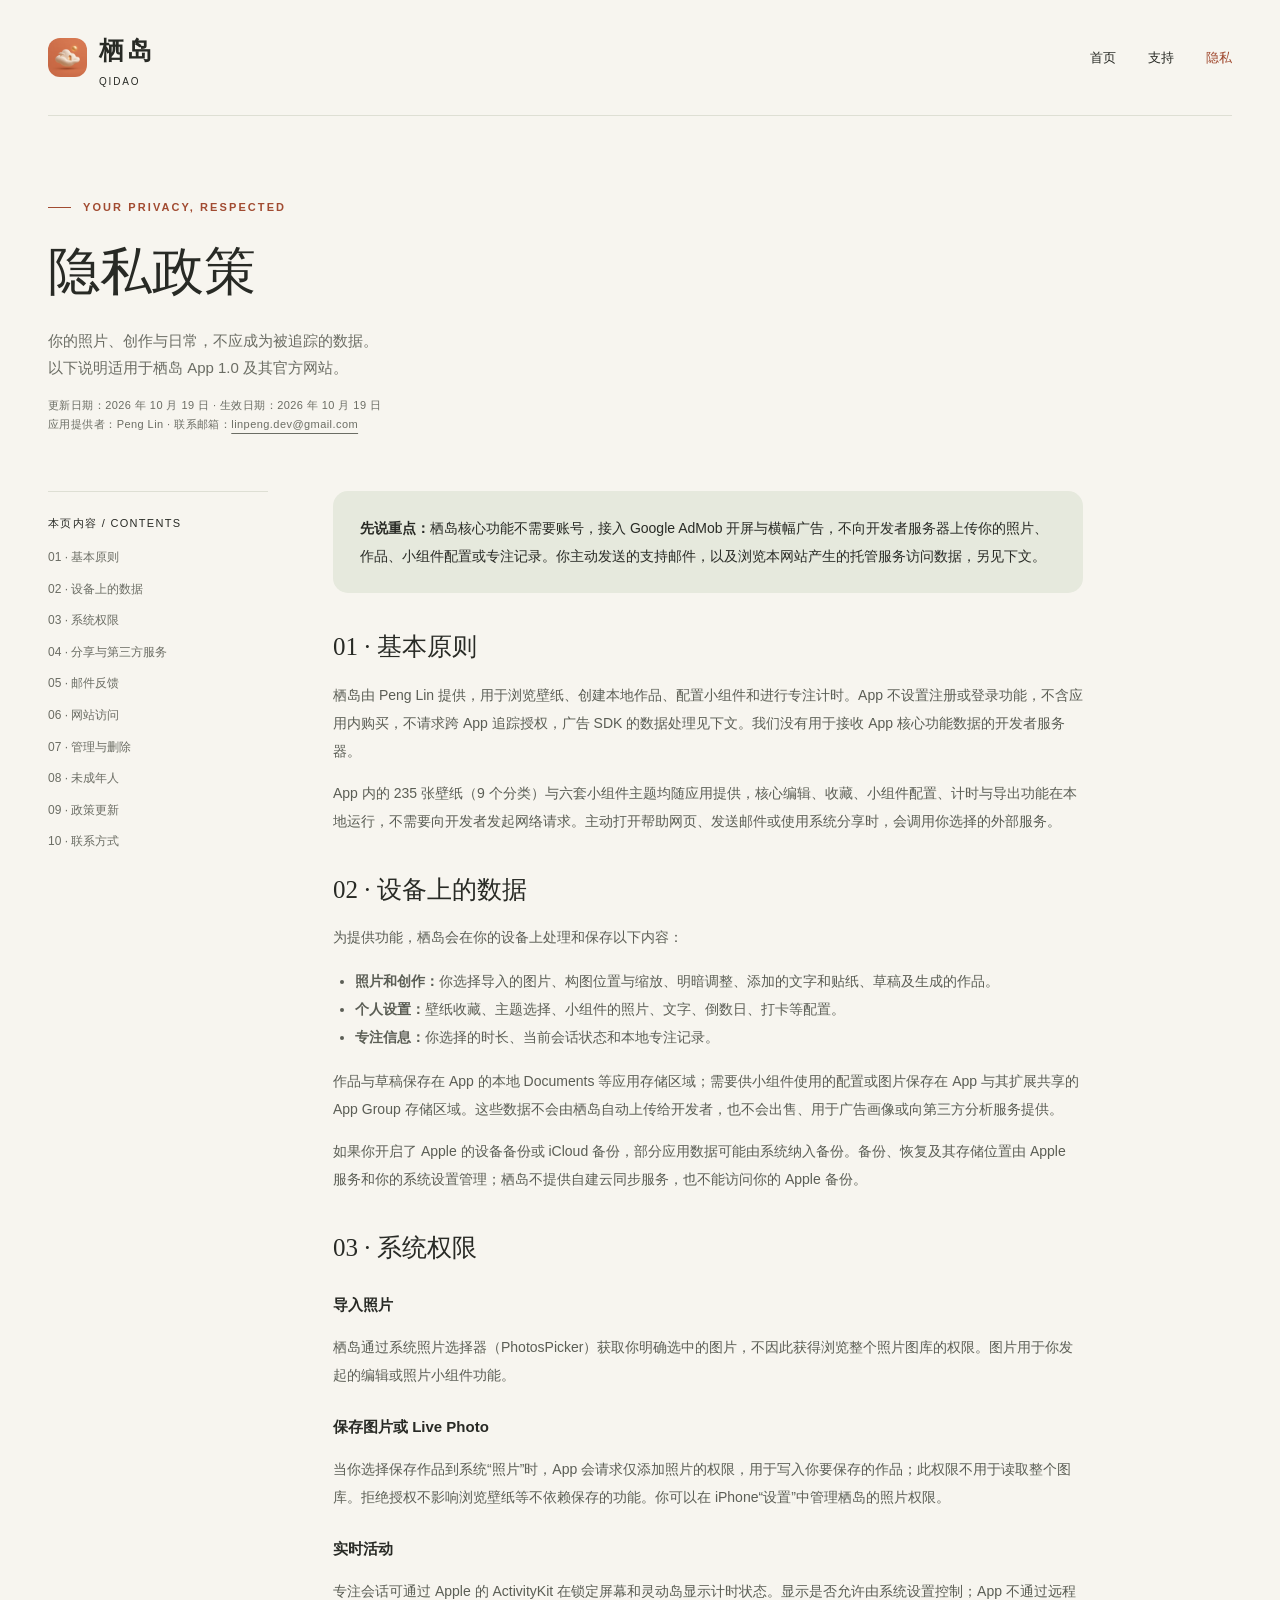
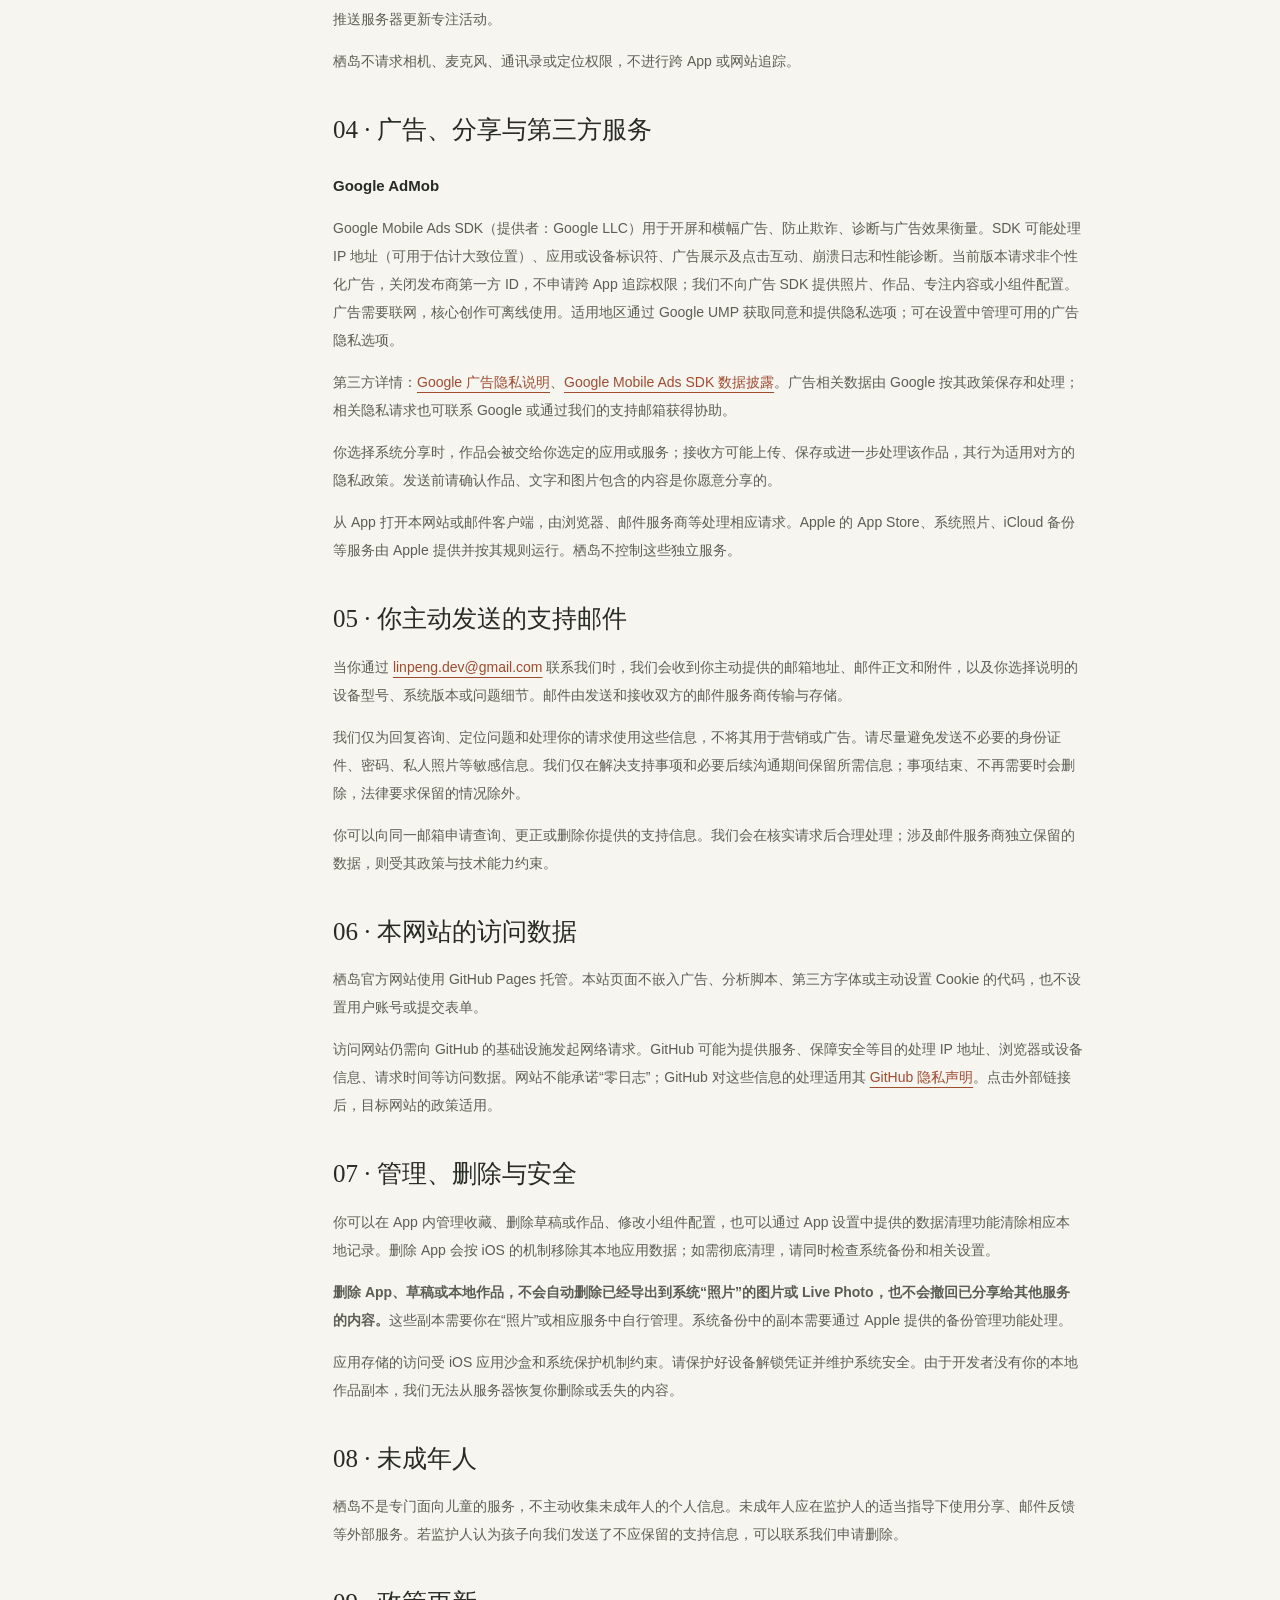
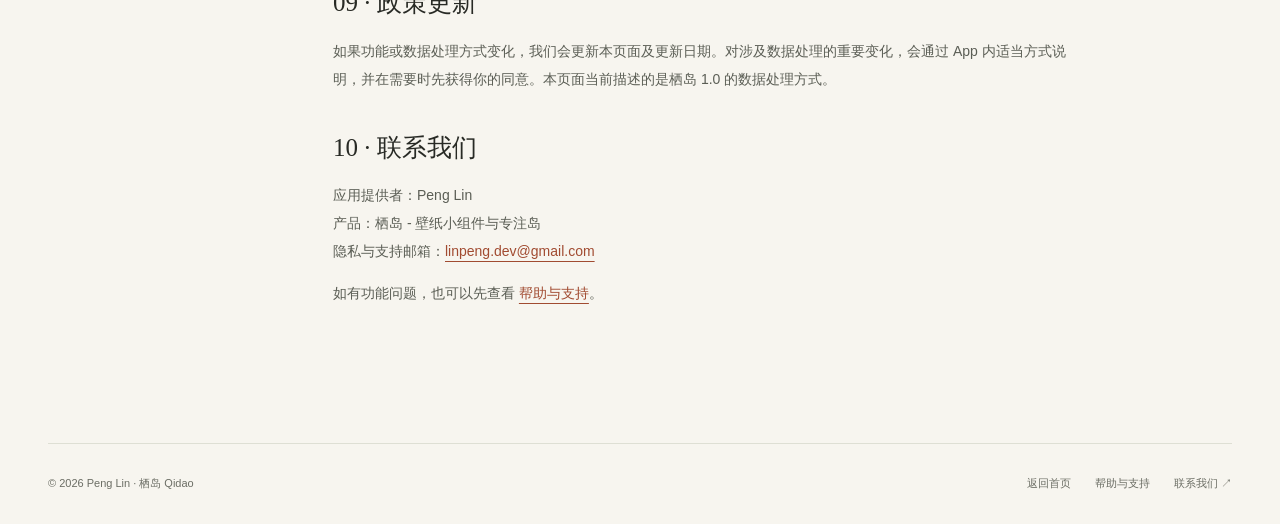
==== commit ebde7c6f: "docs: 更新栖岛广告与隐私说明" ====
--- a/privacy.html
+++ b/privacy.html
@@ -2,13 +2,13 @@
 <html lang="zh-CN"><head><meta charset="utf-8"><meta name="viewport" content="width=device-width,initial-scale=1"><title>隐私政策 · 栖岛</title><meta name="description" content="了解栖岛如何处理本地照片、草稿、小组件与专注数据，以及照片权限、邮件反馈和网站访问数据。"><meta name="theme-color" content="#f7f5ef"><link rel="canonical" href="https://jacky-linpeng.github.io/qidao/privacy.html"><link rel="icon" type="image/png" href="assets/icon.png"><link rel="apple-touch-icon" href="assets/icon.png"><link rel="stylesheet" href="styles.css"></head>
 <body><a class="skip" href="#main">跳转到正文</a><div class="wrap">
 <header class="header"><a class="brand" href="index.html" aria-label="栖岛首页"><img class="brand-mark" src="assets/icon.png" alt="" width="192" height="192"><span><span class="brand-name">栖岛</span><span class="brand-en" lang="en">QIDAO</span></span></a><nav class="nav" aria-label="主导航"><a href="index.html">首页</a><a href="support.html">支持</a><a href="privacy.html" aria-current="page">隐私</a></nav></header>
-<main id="main"><div class="legal-head"><div class="eyebrow" lang="en">Your privacy, respected</div><h1>隐私政策</h1><p>你的照片、创作与日常，不应成为被追踪的数据。<br>以下说明适用于栖岛 App 1.0 及其官方网站。</p><p class="legal-meta">更新日期：2026 年 10 月 8 日 · 生效日期：2026 年 10 月 8 日<br>应用提供者：Peng Lin · 联系邮箱：<a href="mailto:linpeng.dev@gmail.com">linpeng.dev@gmail.com</a></p></div>
+<main id="main"><div class="legal-head"><div class="eyebrow" lang="en">Your privacy, respected</div><h1>隐私政策</h1><p>你的照片、创作与日常，不应成为被追踪的数据。<br>以下说明适用于栖岛 App 1.0 及其官方网站。</p><p class="legal-meta">更新日期：2026 年 10 月 19 日 · 生效日期：2026 年 10 月 19 日<br>应用提供者：Peng Lin · 联系邮箱：<a href="mailto:linpeng.dev@gmail.com">linpeng.dev@gmail.com</a></p></div>
 <div class="legal-layout"><nav class="toc" aria-label="隐私政策目录"><strong>本页内容 / CONTENTS</strong><a href="#overview">01 · 基本原则</a><a href="#local">02 · 设备上的数据</a><a href="#permissions">03 · 系统权限</a><a href="#external">04 · 分享与第三方服务</a><a href="#support">05 · 邮件反馈</a><a href="#website">06 · 网站访问</a><a href="#control">07 · 管理与删除</a><a href="#children">08 · 未成年人</a><a href="#changes">09 · 政策更新</a><a href="#contact">10 · 联系方式</a></nav>
-<article class="prose"><div class="notice"><p><strong>先说重点：</strong>栖岛核心功能不需要账号，不接入广告或第三方分析 SDK，不向开发者服务器上传你的照片、作品、小组件配置或专注记录。你主动发送的支持邮件，以及浏览本网站产生的托管服务访问数据，另见下文。</p></div>
-<section id="overview"><h2>01 · 基本原则</h2><p>栖岛由 Peng Lin 提供，用于浏览壁纸、创建本地作品、配置小组件和进行专注计时。App 不设置注册或登录功能，不含应用内购买，不请求广告追踪授权，也不收集广告标识符。我们没有用于接收 App 核心功能数据的开发者服务器。</p><p>App 内的 235 张壁纸（9 个分类）与六套小组件主题均随应用提供，核心编辑、收藏、小组件配置、计时与导出功能在本地运行，不需要向开发者发起网络请求。主动打开帮助网页、发送邮件或使用系统分享时，会调用你选择的外部服务。</p></section>
+<article class="prose"><div class="notice"><p><strong>先说重点：</strong>栖岛核心功能不需要账号，接入 Google AdMob 开屏与横幅广告，不向开发者服务器上传你的照片、作品、小组件配置或专注记录。你主动发送的支持邮件，以及浏览本网站产生的托管服务访问数据，另见下文。</p></div>
+<section id="overview"><h2>01 · 基本原则</h2><p>栖岛由 Peng Lin 提供，用于浏览壁纸、创建本地作品、配置小组件和进行专注计时。App 不设置注册或登录功能，不含应用内购买，不请求跨 App 追踪授权，广告 SDK 的数据处理见下文。我们没有用于接收 App 核心功能数据的开发者服务器。</p><p>App 内的 235 张壁纸（9 个分类）与六套小组件主题均随应用提供，核心编辑、收藏、小组件配置、计时与导出功能在本地运行，不需要向开发者发起网络请求。主动打开帮助网页、发送邮件或使用系统分享时，会调用你选择的外部服务。</p></section>
 <section id="local"><h2>02 · 设备上的数据</h2><p>为提供功能，栖岛会在你的设备上处理和保存以下内容：</p><ul><li><strong>照片和创作：</strong>你选择导入的图片、构图位置与缩放、明暗调整、添加的文字和贴纸、草稿及生成的作品。</li><li><strong>个人设置：</strong>壁纸收藏、主题选择、小组件的照片、文字、倒数日、打卡等配置。</li><li><strong>专注信息：</strong>你选择的时长、当前会话状态和本地专注记录。</li></ul><p>作品与草稿保存在 App 的本地 Documents 等应用存储区域；需要供小组件使用的配置或图片保存在 App 与其扩展共享的 App Group 存储区域。这些数据不会由栖岛自动上传给开发者，也不会出售、用于广告画像或向第三方分析服务提供。</p><p>如果你开启了 Apple 的设备备份或 iCloud 备份，部分应用数据可能由系统纳入备份。备份、恢复及其存储位置由 Apple 服务和你的系统设置管理；栖岛不提供自建云同步服务，也不能访问你的 Apple 备份。</p></section>
 <section id="permissions"><h2>03 · 系统权限</h2><h3>导入照片</h3><p>栖岛通过系统照片选择器（PhotosPicker）获取你明确选中的图片，不因此获得浏览整个照片图库的权限。图片用于你发起的编辑或照片小组件功能。</p><h3>保存图片或 Live Photo</h3><p>当你选择保存作品到系统“照片”时，App 会请求仅添加照片的权限，用于写入你要保存的作品；此权限不用于读取整个图库。拒绝授权不影响浏览壁纸等不依赖保存的功能。你可以在 iPhone“设置”中管理栖岛的照片权限。</p><h3>实时活动</h3><p>专注会话可通过 Apple 的 ActivityKit 在锁定屏幕和灵动岛显示计时状态。显示是否允许由系统设置控制；App 不通过远程推送服务器更新专注活动。</p><p>栖岛不请求相机、麦克风、通讯录或定位权限，不进行跨 App 或网站追踪。</p></section>
-<section id="external"><h2>04 · 分享与第三方服务</h2><p>你选择系统分享时，作品会被交给你选定的应用或服务；接收方可能上传、保存或进一步处理该作品，其行为适用对方的隐私政策。发送前请确认作品、文字和图片包含的内容是你愿意分享的。</p><p>从 App 打开本网站或邮件客户端，由浏览器、邮件服务商等处理相应请求。Apple 的 App Store、系统照片、iCloud 备份等服务由 Apple 提供并按其规则运行。栖岛不控制这些独立服务。</p></section>
+<section id="external"><h2>04 · 广告、分享与第三方服务</h2><h3>Google AdMob</h3><p>Google Mobile Ads SDK（提供者：Google LLC）用于开屏和横幅广告、防止欺诈、诊断与广告效果衡量。SDK 可能处理 IP 地址（可用于估计大致位置）、应用或设备标识符、广告展示及点击互动、崩溃日志和性能诊断。当前版本请求非个性化广告，关闭发布商第一方 ID，不申请跨 App 追踪权限；我们不向广告 SDK 提供照片、作品、专注内容或小组件配置。广告需要联网，核心创作可离线使用。适用地区通过 Google UMP 获取同意和提供隐私选项；可在设置中管理可用的广告隐私选项。</p><p>第三方详情：<a href="https://policies.google.com/technologies/ads?hl=zh-CN">Google 广告隐私说明</a>、<a href="https://developers.google.com/admob/ios/privacy/data-disclosure">Google Mobile Ads SDK 数据披露</a>。广告相关数据由 Google 按其政策保存和处理；相关隐私请求也可联系 Google 或通过我们的支持邮箱获得协助。</p><p>你选择系统分享时，作品会被交给你选定的应用或服务；接收方可能上传、保存或进一步处理该作品，其行为适用对方的隐私政策。发送前请确认作品、文字和图片包含的内容是你愿意分享的。</p><p>从 App 打开本网站或邮件客户端，由浏览器、邮件服务商等处理相应请求。Apple 的 App Store、系统照片、iCloud 备份等服务由 Apple 提供并按其规则运行。栖岛不控制这些独立服务。</p></section>
 <section id="support"><h2>05 · 你主动发送的支持邮件</h2><p>当你通过 <a href="mailto:linpeng.dev@gmail.com">linpeng.dev@gmail.com</a> 联系我们时，我们会收到你主动提供的邮箱地址、邮件正文和附件，以及你选择说明的设备型号、系统版本或问题细节。邮件由发送和接收双方的邮件服务商传输与存储。</p><p>我们仅为回复咨询、定位问题和处理你的请求使用这些信息，不将其用于营销或广告。请尽量避免发送不必要的身份证件、密码、私人照片等敏感信息。我们仅在解决支持事项和必要后续沟通期间保留所需信息；事项结束、不再需要时会删除，法律要求保留的情况除外。</p><p>你可以向同一邮箱申请查询、更正或删除你提供的支持信息。我们会在核实请求后合理处理；涉及邮件服务商独立保留的数据，则受其政策与技术能力约束。</p></section>
 <section id="website"><h2>06 · 本网站的访问数据</h2><p>栖岛官方网站使用 GitHub Pages 托管。本站页面不嵌入广告、分析脚本、第三方字体或主动设置 Cookie 的代码，也不设置用户账号或提交表单。</p><p>访问网站仍需向 GitHub 的基础设施发起网络请求。GitHub 可能为提供服务、保障安全等目的处理 IP 地址、浏览器或设备信息、请求时间等访问数据。网站不能承诺“零日志”；GitHub 对这些信息的处理适用其 <a href="https://docs.github.com/en/site-policy/privacy-policies/github-general-privacy-statement">GitHub 隐私声明</a>。点击外部链接后，目标网站的政策适用。</p></section>
 <section id="control"><h2>07 · 管理、删除与安全</h2><p>你可以在 App 内管理收藏、删除草稿或作品、修改小组件配置，也可以通过 App 设置中提供的数据清理功能清除相应本地记录。删除 App 会按 iOS 的机制移除其本地应用数据；如需彻底清理，请同时检查系统备份和相关设置。</p><p><strong>删除 App、草稿或本地作品，不会自动删除已经导出到系统“照片”的图片或 Live Photo，也不会撤回已分享给其他服务的内容。</strong>这些副本需要你在“照片”或相应服务中自行管理。系统备份中的副本需要通过 Apple 提供的备份管理功能处理。</p><p>应用存储的访问受 iOS 应用沙盒和系统保护机制约束。请保护好设备解锁凭证并维护系统安全。由于开发者没有你的本地作品副本，我们无法从服务器恢复你删除或丢失的内容。</p></section>
